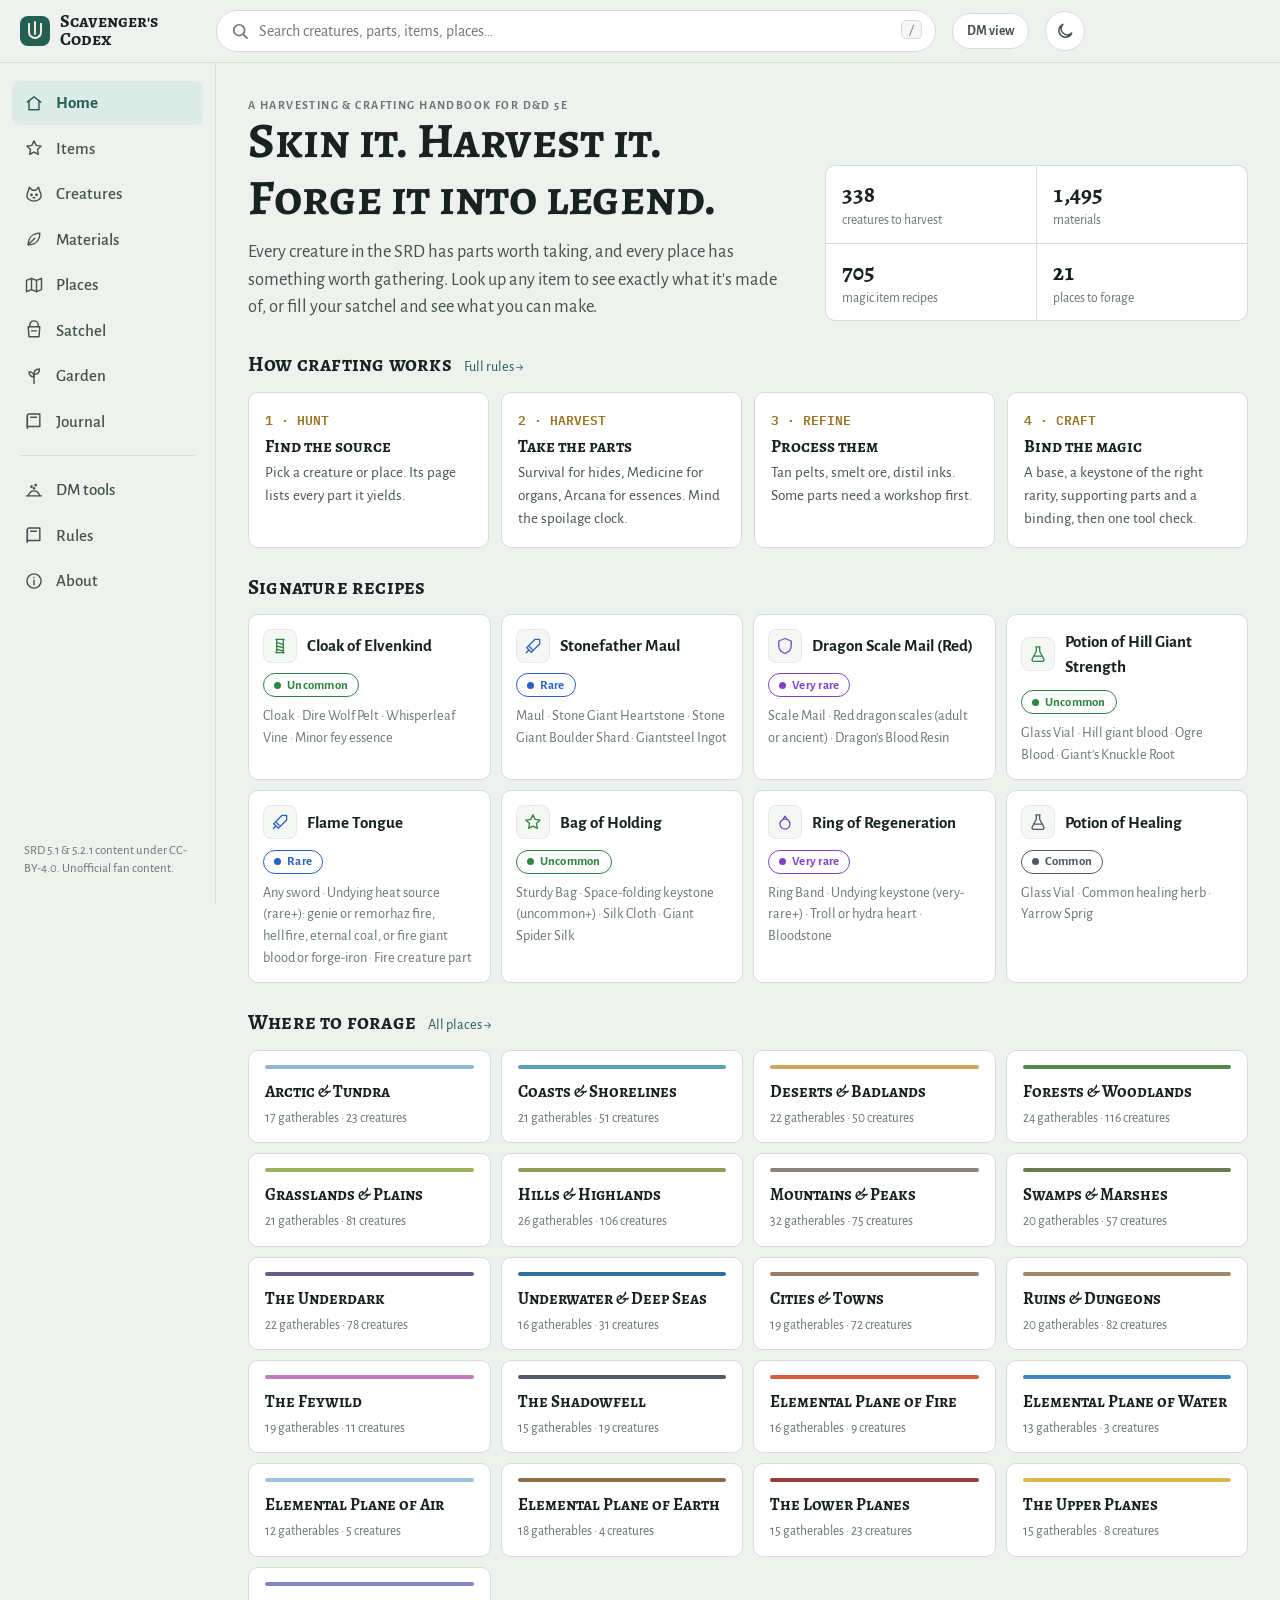
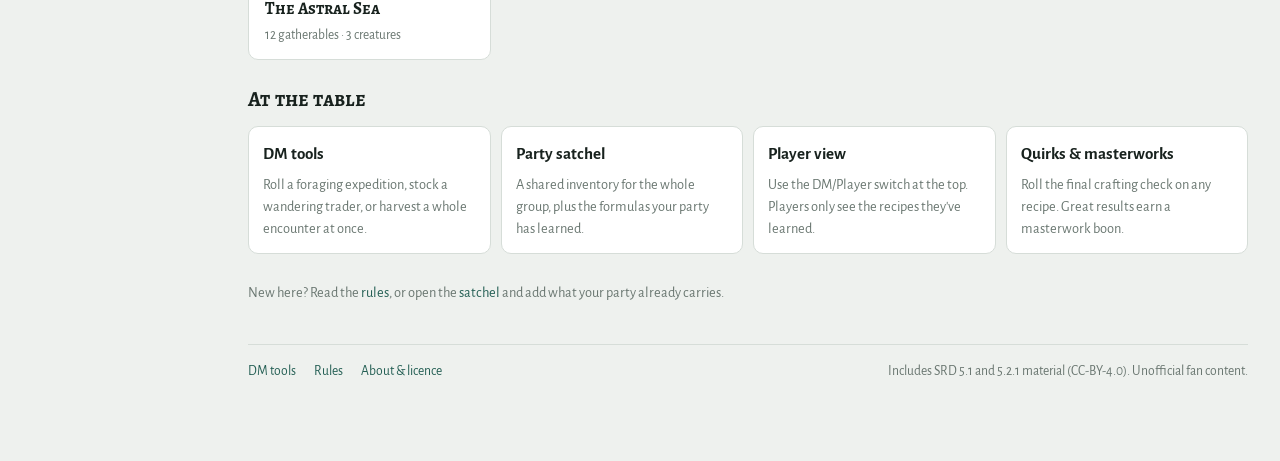
==== index.html @ 92987afc "Add files via upload" ====
<!doctype html>
<html lang="en">
<head>
<meta charset="utf-8">
<meta name="viewport" content="width=device-width, initial-scale=1, viewport-fit=cover">
<title>The Scavenger's Codex</title>
<meta name="description" content="A D&D 5e harvesting and crafting handbook: skin, harvest and forage components, then craft magic items.">
<link rel="preconnect" href="https://fonts.googleapis.com">
<link rel="preconnect" href="https://fonts.gstatic.com" crossorigin>
<link rel="stylesheet" href="https://fonts.googleapis.com/css2?family=Alegreya+SC:wght@500;700&family=Alegreya+Sans:ital,wght@0,400;0,500;0,700;1,400&family=IBM+Plex+Mono:wght@400;500&display=swap">
<link rel="stylesheet" href="styles.css">
<link rel="icon" href="data:image/svg+xml,%3Csvg xmlns='http://www.w3.org/2000/svg' viewBox='0 0 32 32'%3E%3Crect width='32' height='32' rx='7' fill='%23245F54'/%3E%3Cpath d='M9 23 L16 7 L23 23 M12 17 H20' stroke='%23F2E2B8' stroke-width='2.6' fill='none' stroke-linecap='round' stroke-linejoin='round'/%3E%3C/svg%3E">
</head>
<body>
<!--APP-->
<div id="app">
  <header class="topbar">
    <a class="brand" href="#/" aria-label="The Scavenger's Codex — home">
      <span class="brand-mark" aria-hidden="true"></span>
      <span class="brand-name">Scavenger's Codex</span>
    </a>
    <div class="search-wrap">
      <svg class="search-ico" viewBox="0 0 24 24" aria-hidden="true"><circle cx="11" cy="11" r="6.5"/><path d="M16 16l4.5 4.5"/></svg>
      <input id="q" type="search" placeholder="Search creatures, parts, items, places…" autocomplete="off" spellcheck="false" aria-label="Search the codex">
      <kbd class="kbd-hint">/</kbd>
      <div id="suggest" class="suggest" role="listbox" hidden></div>
    </div>
    <button id="modeBtn" class="mode-btn" type="button" aria-pressed="false">DM view</button>
    <button id="themeBtn" class="icon-btn" type="button" aria-label="Toggle dark mode" title="Toggle dark mode">
      <svg viewBox="0 0 24 24" aria-hidden="true"><path d="M20 14.5A8 8 0 1 1 9.5 4a6.5 6.5 0 0 0 10.5 10.5z"/></svg>
    </button>
  </header>
  <nav class="sidenav" id="nav" aria-label="Sections"></nav>
  <main id="view" tabindex="-1"><div class="loading">Opening the codex…</div></main>
  <div id="toast" class="toast" role="status" aria-live="polite" hidden></div>
</div>
<!--/APP-->
<script src="rules.js"></script>
<script src="plates.js"></script>
<script src="qrcode.js"></script>
<script src="app.js"></script>
</body>
</html>
---- styles.css ----
/* The Scavenger's Codex — field-handbook styling */
:root{
  --bg:#EEF1EE; --surface:#FFFFFF; --surface-2:#F5F7F5; --ink:#18221E; --ink-2:#44524B; --muted:#6A7771;
  --line:#D6DDD8; --line-2:#E5EAE6; --accent:#245F54; --accent-ink:#FFFFFF; --accent-soft:#DCEBE6;
  --brass:#9A7424; --brass-soft:#F4EAD2; --danger:#A4372B; --ok:#2C7A4B; --ok-soft:#DDF0E3; --warn:#9A6A10; --warn-soft:#F7ECD3;
  --t-mundane:#7D8580; --t-common:#4E5A63; --t-uncommon:#2E8540; --t-rare:#2A63C4; --t-very-rare:#8043C4; --t-legendary:#C0621A;
  --shadow:0 1px 2px rgba(20,35,30,.06),0 6px 20px rgba(20,35,30,.06);
  --radius:10px; --radius-sm:6px;
  --f-display:"Alegreya SC",Georgia,"Times New Roman",serif;
  --f-body:"Alegreya Sans",system-ui,-apple-system,"Segoe UI",Roboto,sans-serif;
  --f-mono:"IBM Plex Mono",ui-monospace,SFMono-Regular,Menlo,Consolas,monospace;
  --nav-w:216px; --top-h:60px;
  color-scheme:light;
}
@media (prefers-color-scheme:dark){
  :root:not([data-theme="light"]){
    --bg:#101513; --surface:#171E1B; --surface-2:#1C2420; --ink:#E4EBE7; --ink-2:#B7C3BD; --muted:#8C9993;
    --line:#2B3632; --line-2:#232D29; --accent:#62BFA9; --accent-ink:#0D1A16; --accent-soft:#1D3530;
    --brass:#D8B060; --brass-soft:#2E2718; --danger:#E0786B; --ok:#6CCB8E; --ok-soft:#18301F; --warn:#E3B45A; --warn-soft:#30280F;
    --t-mundane:#8E9892; --t-common:#A3AFB8; --t-uncommon:#5CC46E; --t-rare:#6A9CF0; --t-very-rare:#B386F0; --t-legendary:#F09A52;
    --shadow:0 1px 2px rgba(0,0,0,.3),0 8px 24px rgba(0,0,0,.25);
    color-scheme:dark;
  }
}
:root[data-theme="dark"]{
  --bg:#101513; --surface:#171E1B; --surface-2:#1C2420; --ink:#E4EBE7; --ink-2:#B7C3BD; --muted:#8C9993;
  --line:#2B3632; --line-2:#232D29; --accent:#62BFA9; --accent-ink:#0D1A16; --accent-soft:#1D3530;
  --brass:#D8B060; --brass-soft:#2E2718; --danger:#E0786B; --ok:#6CCB8E; --ok-soft:#18301F; --warn:#E3B45A; --warn-soft:#30280F;
  --t-mundane:#8E9892; --t-common:#A3AFB8; --t-uncommon:#5CC46E; --t-rare:#6A9CF0; --t-very-rare:#B386F0; --t-legendary:#F09A52;
  --shadow:0 1px 2px rgba(0,0,0,.3),0 8px 24px rgba(0,0,0,.25);
  color-scheme:dark;
}
*{box-sizing:border-box}
html,body{height:100%}
body{margin:0;background:var(--bg);color:var(--ink);font:17px/1.5 var(--f-body);-webkit-font-smoothing:antialiased}
a{color:var(--accent);text-decoration:none}
a:hover{text-decoration:underline;text-underline-offset:2px}
:focus-visible{outline:2px solid var(--accent);outline-offset:2px;border-radius:4px}
h1,h2,h3{font-family:var(--f-display);font-weight:700;line-height:1.15;text-wrap:balance;margin:0}
h1{font-size:clamp(1.7rem,1.2rem + 2vw,2.35rem)}
h2{font-size:1.3rem;letter-spacing:.01em}
h3{font-size:1.08rem}
p{margin:0}
button,input,select,textarea{font:inherit;color:inherit}
svg{flex:none}
.mono{font-family:var(--f-mono);font-size:.86em;font-variant-numeric:tabular-nums}
.muted{color:var(--muted)}
.small{font-size:.9rem}
.nowrap{white-space:nowrap}

/* ---------- shell ---------- */
#app{display:grid;grid-template-columns:var(--nav-w) minmax(0,1fr);grid-template-rows:auto 1fr;min-height:100%}
.topbar{grid-column:1/-1;position:sticky;top:env(safe-area-inset-top,0px);z-index:30;display:flex;align-items:center;gap:16px;
  padding:10px 20px;background:color-mix(in srgb,var(--bg) 88%,transparent);backdrop-filter:blur(10px);border-bottom:1px solid var(--line)}
.brand{display:flex;align-items:center;gap:10px;color:var(--ink);width:calc(var(--nav-w) - 36px);flex:none}
.brand:hover{text-decoration:none}
.brand-mark{width:30px;height:30px;border-radius:8px;background:var(--accent);position:relative;flex:none}
.brand-mark::after{content:"";position:absolute;inset:7px 8px;border:2.4px solid var(--brass-soft);border-top:none;border-radius:0 0 12px 12px}
.brand-mark::before{content:"";position:absolute;left:14px;top:5px;width:2.4px;height:14px;background:var(--brass-soft);border-radius:2px}
.brand-name{font-family:var(--f-display);font-weight:700;font-size:1.12rem;line-height:1}
.search-wrap{position:relative;flex:1;max-width:720px}
.search-wrap input{width:100%;height:42px;border:1px solid var(--line);background:var(--surface);border-radius:999px;padding:0 44px 0 42px;outline:none;font-size:1rem}
.search-wrap input:focus{border-color:var(--accent);box-shadow:0 0 0 3px var(--accent-soft)}
.search-ico{position:absolute;left:14px;top:11px;width:20px;height:20px;fill:none;stroke:var(--muted);stroke-width:2;stroke-linecap:round}
.kbd-hint{position:absolute;right:14px;top:10px;font:12px var(--f-mono);border:1px solid var(--line);border-radius:5px;padding:1px 6px;color:var(--muted);background:var(--surface-2)}
.search-wrap input:focus ~ .kbd-hint{display:none}
.icon-btn{width:40px;height:40px;border-radius:999px;border:1px solid var(--line);background:var(--surface);display:grid;place-items:center;cursor:pointer;flex:none}
.icon-btn svg{width:20px;height:20px;fill:none;stroke:var(--ink-2);stroke-width:1.8;stroke-linejoin:round}
.suggest{position:absolute;left:0;right:0;top:48px;background:var(--surface);border:1px solid var(--line);border-radius:14px;box-shadow:var(--shadow);overflow:hidden;max-height:70vh;overflow-y:auto}
.sug{display:flex;align-items:center;gap:10px;padding:8px 14px;color:var(--ink);cursor:pointer}
.sug:hover,.sug.on{background:var(--accent-soft);text-decoration:none}
.sug .kind{margin-left:auto;font-size:.78rem;color:var(--muted);text-transform:uppercase;letter-spacing:.06em}
.sug-foot{padding:8px 14px;border-top:1px solid var(--line-2);font-size:.88rem;color:var(--muted)}

.sidenav{position:sticky;top:calc(var(--top-h) + env(safe-area-inset-top,0px));align-self:start;height:calc(100vh - var(--top-h));padding:18px 12px;display:flex;flex-direction:column;gap:2px;border-right:1px solid var(--line)}
.navlink{display:flex;align-items:center;gap:12px;padding:9px 12px;border-radius:8px;color:var(--ink-2);font-weight:500}
.navlink svg{width:20px;height:20px;fill:none;stroke:currentColor;stroke-width:1.7;stroke-linecap:round;stroke-linejoin:round}
.navlink:hover{background:var(--surface);text-decoration:none;color:var(--ink)}
.navlink.on{background:var(--accent-soft);color:var(--accent);font-weight:700}
.navlink .badge{margin-left:auto}
.nav-sep{height:1px;background:var(--line);margin:10px 8px}
.nav-foot{margin-top:auto;font-size:.8rem;color:var(--muted);padding:8px 12px;line-height:1.35}

main{min-width:0;padding:28px 32px 80px;outline:none}
.page{max-width:1080px;margin:0 auto;display:flex;flex-direction:column;gap:28px}
.loading{padding:60px;text-align:center;color:var(--muted)}

/* ---------- common bits ---------- */
.badge{display:inline-flex;align-items:center;justify-content:center;min-width:22px;height:22px;padding:0 7px;border-radius:999px;background:var(--accent);color:var(--accent-ink);font:600 12px var(--f-mono)}
.pill{display:inline-flex;align-items:center;gap:6px;height:24px;padding:0 10px;border-radius:999px;font-size:.8rem;font-weight:700;letter-spacing:.02em;border:1px solid currentColor;white-space:nowrap}
.pill::before{content:"";width:7px;height:7px;border-radius:50%;background:currentColor}
.t-mundane{color:var(--t-mundane)} .t-common{color:var(--t-common)} .t-uncommon{color:var(--t-uncommon)}
.t-rare{color:var(--t-rare)} .t-very-rare{color:var(--t-very-rare)} .t-legendary{color:var(--t-legendary)}
.chip{display:inline-flex;align-items:center;gap:6px;height:28px;padding:0 11px;border-radius:999px;background:var(--surface);border:1px solid var(--line);color:var(--ink-2);font-size:.88rem;cursor:pointer;white-space:nowrap}
a.chip:hover{text-decoration:none;border-color:var(--accent);color:var(--accent)}
.chip.on{background:var(--accent);border-color:var(--accent);color:var(--accent-ink)}
.chips{display:flex;flex-wrap:wrap;gap:6px}
.btn{display:inline-flex;align-items:center;gap:8px;height:38px;padding:0 16px;border-radius:999px;border:1px solid var(--line);background:var(--surface);color:var(--ink);font-weight:600;cursor:pointer;white-space:nowrap}
.btn:hover{border-color:var(--accent);color:var(--accent);text-decoration:none}
.btn.primary{background:var(--accent);border-color:var(--accent);color:var(--accent-ink)}
.btn.primary:hover{filter:brightness(1.08);color:var(--accent-ink)}
.btn.sm{height:30px;padding:0 12px;font-size:.88rem}
.btn svg{width:16px;height:16px;fill:none;stroke:currentColor;stroke-width:2;stroke-linecap:round;stroke-linejoin:round}
.btn:disabled{opacity:.5;cursor:not-allowed}
.eyebrow{font:600 .74rem var(--f-body);letter-spacing:.12em;text-transform:uppercase;color:var(--muted)}
.section{display:flex;flex-direction:column;gap:14px}
.section-head{display:flex;align-items:baseline;gap:12px;flex-wrap:wrap}
.section-head .count{font:500 .85rem var(--f-mono);color:var(--muted)}
.card{background:var(--surface);border:1px solid var(--line);border-radius:var(--radius)}
.empty{padding:22px;border:1px dashed var(--line);border-radius:var(--radius);color:var(--muted);text-align:center}

/* icons */
.ico{width:34px;height:34px;border-radius:8px;display:grid;place-items:center;background:var(--surface-2);border:1px solid var(--line-2);flex:none}
.ico svg{width:20px;height:20px;fill:none;stroke:currentColor;stroke-width:1.6;stroke-linecap:round;stroke-linejoin:round}
.ico.lg{width:64px;height:64px;border-radius:14px}
.ico.lg svg{width:36px;height:36px;stroke-width:1.4}

/* ---------- lists ---------- */
.list{display:grid;grid-template-columns:repeat(auto-fill,minmax(300px,1fr));gap:8px}
.row{display:flex;align-items:center;gap:12px;padding:10px 12px;background:var(--surface);border:1px solid var(--line);border-radius:var(--radius);color:var(--ink);min-width:0}
.row:hover{border-color:var(--accent);text-decoration:none}
.row .txt{min-width:0;flex:1;display:flex;flex-direction:column}
.row .name{font-weight:700;line-height:1.2;overflow:hidden;text-overflow:ellipsis}
.row .sub{font-size:.84rem;color:var(--muted);white-space:nowrap;overflow:hidden;text-overflow:ellipsis}
.row .right{display:flex;flex-direction:column;align-items:flex-end;gap:4px;flex:none}
.row .add{width:30px;height:30px;border-radius:999px;border:1px solid var(--line);background:var(--surface-2);display:grid;place-items:center;cursor:pointer;color:var(--ink-2)}
.row .add:hover{border-color:var(--accent);color:var(--accent)}
.row .add svg{width:14px;height:14px;fill:none;stroke:currentColor;stroke-width:2.2;stroke-linecap:round}
.more{align-self:center}

/* ---------- filters ---------- */
.filters{display:flex;flex-direction:column;gap:10px;padding:14px;background:var(--surface);border:1px solid var(--line);border-radius:var(--radius)}
.frow{display:flex;gap:10px;align-items:center;flex-wrap:wrap}
.frow > label{font-size:.78rem;font-weight:700;text-transform:uppercase;letter-spacing:.08em;color:var(--muted);min-width:78px}
.select,.textin{height:34px;border:1px solid var(--line);background:var(--surface-2);border-radius:8px;padding:0 10px;max-width:100%}
.textin{min-width:0;flex:1}
.filter-toggle{display:none}

/* ---------- detail header ---------- */
.dhead{display:flex;gap:18px;align-items:flex-start}
.dhead .meta{display:flex;flex-direction:column;gap:8px;min-width:0;flex:1}
.dhead .line{display:flex;flex-wrap:wrap;gap:8px;align-items:center;color:var(--muted);font-size:.92rem}
.dhead .actions{display:flex;gap:8px;flex-wrap:wrap}
.crumbs{font-size:.88rem;color:var(--muted);display:flex;gap:6px;flex-wrap:wrap}
.crumbs a{color:var(--muted)}
.lede{font-size:1.1rem;color:var(--ink-2);max-width:68ch}
.effect{font-size:1.06rem;max-width:70ch;padding:14px 18px;border-left:3px solid var(--brass);background:var(--brass-soft);border-radius:0 var(--radius-sm) var(--radius-sm) 0}
.facts{display:grid;grid-template-columns:repeat(auto-fit,minmax(140px,1fr));gap:0;background:var(--surface);border:1px solid var(--line);border-radius:var(--radius);overflow:hidden}
.fact{background:var(--surface);box-shadow:0 0 0 .5px var(--line);padding:10px 14px;display:flex;flex-direction:column;gap:2px}
.fact .k{font-size:.72rem;font-weight:700;letter-spacing:.1em;text-transform:uppercase;color:var(--muted)}
.fact .v{font-weight:600}

/* ---------- recipe card ---------- */
.recipe{background:var(--surface);border:1px solid var(--line);border-radius:14px;padding:18px;display:flex;flex-direction:column;gap:16px}
.recipe-top{display:flex;align-items:center;gap:12px;flex-wrap:wrap}
.recipe-top .have{margin-left:auto}
.bench{display:grid;grid-template-columns:minmax(0,1fr) auto 150px;gap:18px;align-items:center}
.slots{display:flex;flex-direction:column;gap:12px}
.role-grp{display:flex;flex-direction:column;gap:6px}
.role-lbl{font-size:.72rem;font-weight:700;letter-spacing:.12em;text-transform:uppercase;color:var(--muted);display:flex;gap:8px;align-items:center}
.role-lbl.keystone{color:var(--brass)}
.role-tiles{display:flex;flex-wrap:wrap;gap:8px}
.tile{position:relative;display:flex;align-items:center;gap:10px;padding:8px 12px 8px 8px;border-radius:10px;background:var(--surface-2);border:1.5px solid var(--line);min-width:0;max-width:100%;color:var(--ink)}
a.tile:hover{border-color:var(--accent);text-decoration:none}
.tile.key{border-color:var(--brass);background:var(--brass-soft)}
.tile .q{font:600 .82rem var(--f-mono);color:var(--muted)}
.tile .tn{font-weight:600;line-height:1.2}
.tile .ts{font-size:.78rem;color:var(--muted)}
.tile .tx{display:flex;flex-direction:column;min-width:0}
.tile.has::after{content:"";position:absolute;top:-7px;right:-7px;width:18px;height:18px;border-radius:50%;background:var(--ok) url("data:image/svg+xml,%3Csvg xmlns='http://www.w3.org/2000/svg' viewBox='0 0 16 16'%3E%3Cpath d='M4 8.5l2.5 2.5L12 5.5' stroke='white' stroke-width='2' fill='none' stroke-linecap='round'/%3E%3C/svg%3E") center/14px no-repeat;border:2px solid var(--surface)}
.tile.part::after{content:"";position:absolute;top:-7px;right:-7px;width:18px;height:18px;border-radius:50%;background:var(--warn);border:2px solid var(--surface)}
.tile.slot-any{border-style:dashed;cursor:pointer}
.tile.slot-any .tn::after{content:" ▾";color:var(--muted);font-size:.8em}
.options{display:none;flex-basis:100%;background:var(--surface-2);border:1px solid var(--line-2);border-radius:10px;padding:10px;gap:6px;flex-wrap:wrap}
.options.open{display:flex}
.options .chip{height:26px;font-size:.83rem}
.arrow{width:44px;height:44px;display:grid;place-items:center;color:var(--muted)}
.arrow svg{width:36px;height:36px;fill:none;stroke:currentColor;stroke-width:1.6;stroke-linecap:round;stroke-linejoin:round}
.result{display:flex;flex-direction:column;align-items:center;gap:8px;text-align:center;padding:14px 10px;border-radius:12px;border:2px solid currentColor;background:var(--surface-2)}
.result .rn{font-weight:700;color:var(--ink);line-height:1.2;font-size:.95rem}
.result .ico{color:inherit}
.rmeta{display:flex;flex-wrap:wrap;gap:8px 18px;font-size:.92rem;color:var(--ink-2);padding-top:14px;border-top:1px solid var(--line-2)}
.rmeta b{font-weight:700;color:var(--ink)}
.lore{font-style:italic;color:var(--ink-2);max-width:72ch}
.lore::before{content:"Crafter's note — ";font-style:normal;font-weight:700;color:var(--brass)}

/* ---------- tables ---------- */
.tbl-wrap{overflow-x:auto;border:1px solid var(--line);border-radius:var(--radius);background:var(--surface)}
table{width:100%;border-collapse:collapse;font-size:.95rem}
th{font-size:.72rem;letter-spacing:.1em;text-transform:uppercase;color:var(--muted);text-align:left;padding:10px 14px;border-bottom:1px solid var(--line);white-space:nowrap}
td{padding:10px 14px;border-bottom:1px solid var(--line-2);vertical-align:top}
tr:last-child td{border-bottom:none}
td .note{font-size:.86rem;color:var(--muted);margin-top:2px}
.cell-part{display:flex;gap:10px;align-items:center;min-width:180px}

/* ---------- home ---------- */
.hero{display:grid;grid-template-columns:minmax(0,1.3fr) minmax(0,1fr);gap:28px;align-items:end;padding:8px 0 4px}
.hero h1{font-size:clamp(2rem,1.3rem + 3vw,3.1rem)}
.hero p{font-size:1.15rem;color:var(--ink-2);max-width:56ch;margin-top:12px}
.stats{display:grid;grid-template-columns:repeat(2,1fr);gap:1px;background:var(--line);border:1px solid var(--line);border-radius:var(--radius);overflow:hidden}
.stat{background:var(--surface);padding:12px 16px}
.stat .n{font:700 1.5rem var(--f-display);font-variant-numeric:tabular-nums}
.stat .l{font-size:.85rem;color:var(--muted)}
.steps{display:grid;grid-template-columns:repeat(4,minmax(0,1fr));gap:12px}
.step{padding:16px;background:var(--surface);border:1px solid var(--line);border-radius:var(--radius);display:flex;flex-direction:column;gap:6px}
.step .no{font:600 .8rem var(--f-mono);color:var(--brass)}
.step p{font-size:.95rem;color:var(--ink-2)}
.feature{display:grid;grid-template-columns:repeat(auto-fill,minmax(240px,1fr));gap:10px}
.fcard{padding:14px;background:var(--surface);border:1px solid var(--line);border-radius:var(--radius);color:var(--ink);display:flex;flex-direction:column;gap:8px}
.fcard:hover{border-color:var(--accent);text-decoration:none}
.fcard .fx{font-size:.9rem;color:var(--muted)}
.envgrid{display:grid;grid-template-columns:repeat(auto-fill,minmax(200px,1fr));gap:10px}
.envcard{padding:14px 16px;background:var(--surface);border:1px solid var(--line);border-radius:var(--radius);color:var(--ink);display:flex;flex-direction:column;gap:4px}
.envcard:hover{border-color:var(--accent);text-decoration:none}
.envcard .en{font-family:var(--f-display);font-weight:700;font-size:1.05rem}
.envcard .ec{font-size:.84rem;color:var(--muted)}
.envcard .band{height:4px;border-radius:2px;margin-bottom:6px}

/* ---------- satchel ---------- */
.sat-grid{display:grid;grid-template-columns:minmax(0,1fr) minmax(0,1.25fr);gap:24px;align-items:start}
.sat-list{display:flex;flex-direction:column;gap:6px}
.sat-row{display:flex;align-items:center;gap:10px;padding:8px 10px;background:var(--surface);border:1px solid var(--line);border-radius:var(--radius)}
.sat-row .txt{flex:1;min-width:0}
.sat-row .name{font-weight:700;display:block;overflow:hidden;text-overflow:ellipsis;white-space:nowrap;color:var(--ink)}
.stepper{display:flex;align-items:center;border:1px solid var(--line);border-radius:999px;overflow:hidden;flex:none}
.stepper button{width:30px;height:30px;border:none;background:var(--surface-2);cursor:pointer;font-weight:700}
.stepper button:hover{background:var(--accent-soft)}
.stepper input{width:40px;height:30px;border:none;text-align:center;background:var(--surface);font:500 .9rem var(--f-mono);-moz-appearance:textfield}
.stepper input::-webkit-inner-spin-button{-webkit-appearance:none}
.addbox{position:relative}
.addbox .suggest{top:40px}
.tabs{display:flex;gap:4px;border-bottom:1px solid var(--line);overflow-x:auto}
.tab{padding:10px 14px;border:none;background:none;cursor:pointer;color:var(--muted);font-weight:600;border-bottom:2px solid transparent;white-space:nowrap}
.tab.on{color:var(--accent);border-bottom-color:var(--accent)}
.craft-row{display:flex;flex-direction:column;gap:8px;padding:12px;background:var(--surface);border:1px solid var(--line);border-radius:var(--radius)}
.craft-row .top{display:flex;align-items:center;gap:10px}
.craft-row .top .txt{flex:1;min-width:0}
.craft-row .miss{font-size:.88rem;color:var(--warn)}
.meter{height:6px;border-radius:3px;background:var(--line-2);overflow:hidden}
.meter i{display:block;height:100%;background:var(--ok);border-radius:3px}
.meter.part i{background:var(--warn)}
textarea.io{width:100%;min-height:110px;border:1px solid var(--line);border-radius:8px;background:var(--surface-2);padding:10px;font:.82rem var(--f-mono)}

/* ---------- rules prose ---------- */
.prose{max-width:74ch;display:flex;flex-direction:column;gap:14px}
.prose h2{margin-top:18px}
.prose h3{margin-top:6px}
.prose ul,.prose ol{margin:0;padding-left:1.3em;display:flex;flex-direction:column;gap:6px}
.prose table{font-size:.93rem}
.callout{padding:14px 18px;border-radius:var(--radius);background:var(--accent-soft);border:1px solid color-mix(in srgb,var(--accent) 25%,transparent)}
.toc{display:flex;flex-wrap:wrap;gap:6px}

.toast{position:fixed;left:50%;bottom:calc(24px + env(safe-area-inset-bottom,0px));transform:translateX(-50%);background:var(--ink);color:var(--bg);padding:10px 18px;border-radius:999px;font-weight:600;box-shadow:var(--shadow);z-index:60;max-width:calc(100% - 32px)}

/* ---------- responsive ---------- */
@media (max-width:1060px){
  .bench{grid-template-columns:minmax(0,1fr)}
  .arrow{transform:rotate(90deg);justify-self:center}
  .result{flex-direction:row;justify-self:start;text-align:left;padding:10px 16px}
  .sat-grid{grid-template-columns:minmax(0,1fr)}
}
@media (max-width:820px){
  :root{--top-h:56px}
  body{font-size:16px}
  #app{grid-template-columns:minmax(0,1fr)}
  .topbar{padding:8px 16px;gap:10px}
  .brand{width:auto}
  .brand-name{display:none}
  .kbd-hint{display:none}
  .sidenav{position:fixed;top:auto;bottom:0;left:0;right:0;height:auto;z-index:40;flex-direction:row;justify-content:space-around;padding:6px 4px calc(6px + env(safe-area-inset-bottom,0px));background:var(--surface);border-right:none;border-top:1px solid var(--line);gap:0}
  .navlink{flex-direction:column;gap:2px;padding:6px 4px;font-size:.7rem;flex:1;min-width:0;position:relative}
  .navlink span.lbl{white-space:nowrap}
  .navlink .badge{position:absolute;top:0;left:calc(50% + 6px);margin:0;height:17px;min-width:17px;font-size:10px;padding:0 4px}
  .navlink.desk,.nav-sep,.nav-foot{display:none}
  main{padding:20px 16px calc(96px + env(safe-area-inset-bottom,0px))}
  .page{gap:22px}
  .hero{grid-template-columns:minmax(0,1fr)}
  .steps{grid-template-columns:repeat(2,minmax(0,1fr))}
  .list{grid-template-columns:minmax(0,1fr)}
  .dhead{gap:14px}
  .ico.lg{width:52px;height:52px}
  .filters .frow.opt{display:none}
  .filters.open .frow.opt{display:flex}
  .filter-toggle{display:inline-flex}
  .frow > label{min-width:0;width:100%}
  .filters .frow > .textin{flex:1 1 100%}
  .filters .select{flex:1 1 auto}
  .toast{bottom:calc(84px + env(safe-area-inset-bottom,0px))}
}
@media (max-width:460px){ .steps{grid-template-columns:minmax(0,1fr)} }
@media (prefers-reduced-motion:no-preference){
  .row,.tile,.btn,.chip,.fcard,.envcard{transition:border-color .15s,background-color .15s,color .15s}
}

/* ---------- v1.1 additions ---------- */
.btn.on-goal{background:var(--brass-soft);border-color:var(--brass);color:var(--brass)}
.bd-grid{display:grid;grid-template-columns:minmax(0,1fr) minmax(0,1.1fr);gap:14px;align-items:start}
.bd-tree{padding:12px 14px;overflow-x:auto}
.tree,.tree ul{list-style:none;margin:0;padding-left:0;display:flex;flex-direction:column;gap:4px}
.tree ul{padding-left:18px;border-left:1px dashed var(--line);margin:4px 0 4px 6px}
.tree summary{cursor:pointer;list-style-position:outside}
.tree li{line-height:1.35}
.roller{padding:16px 18px}
.skill-in{display:flex;align-items:center;gap:6px;font-weight:600;font-size:.92rem}
.skill-in input{width:64px;flex:none}
.foot{max-width:1080px;margin:40px auto 0;padding-top:16px;border-top:1px solid var(--line);display:flex;flex-wrap:wrap;gap:8px 18px;font-size:.85rem;color:var(--muted)}
.foot span{margin-left:auto}
.craft-row.goal{border-color:color-mix(in srgb,var(--brass) 45%,var(--line))}
@media (max-width:1060px){ .bd-grid{grid-template-columns:minmax(0,1fr)} }
@media (max-width:820px){ .foot span{margin-left:0} }
.roller .frow > label{text-transform:none;letter-spacing:0;font-size:.92rem;color:var(--ink-2);min-width:0;width:auto;font-weight:600}
.roller td{padding:8px 10px}
.note.hazard{color:var(--danger)}
.guard{display:flex;gap:6px;align-items:flex-start;margin-top:6px;padding:6px 8px;border-radius:6px;background:var(--warn-soft);color:var(--ink-2);font-size:.84rem}
.guard svg{width:15px;height:15px;fill:none;stroke:var(--warn);stroke-width:2;margin-top:2px}

/* ---------- v1.3: party, player view, DM tools ---------- */
.mode-btn{height:36px;padding:0 14px;border-radius:999px;border:1px solid var(--line);background:var(--surface);color:var(--ink-2);font-weight:700;font-size:.85rem;cursor:pointer;white-space:nowrap;flex:none}
.mode-btn.player{background:var(--brass-soft);border-color:var(--brass);color:var(--brass)}
.party-card{padding:12px 14px;display:flex;flex-direction:column;gap:10px}
.plog{list-style:none;margin:0;padding:0;display:flex;flex-direction:column;gap:6px;font-size:.9rem}
.plog li{display:flex;gap:10px;flex-wrap:wrap}
.recipe.locked{border-style:dashed;background:var(--surface-2)}
.fc-result{margin-top:12px;padding:12px 14px;border-radius:10px;background:var(--surface-2);border:1px solid var(--line-2);display:flex;flex-direction:column;gap:6px}
.guard.enc{background:var(--accent-soft)}
.guard.enc svg{stroke:var(--accent)}
.sat-row .btn.sm{height:28px;padding:0 10px;font-size:.8rem}
@media (max-width:820px){ .mode-btn{padding:0 10px;font-size:.78rem} .sat-row{flex-wrap:wrap} .sat-row .txt{flex-basis:calc(100% - 50px)} }
.hman td{vertical-align:middle}
.hman .hres{min-width:190px}
.autoroll{margin-top:10px}
.autoroll summary{cursor:pointer;font-weight:600;color:var(--accent)}
@media (max-width:820px){
  .roller .tbl-wrap{overflow:visible;border:none;background:none}
  .hman thead{display:none}
  .hman,.hman tbody{display:block;width:100%}
  .hman tr{display:grid;grid-template-columns:repeat(3,minmax(0,1fr));gap:8px 10px;padding:12px;margin-bottom:8px;border:1px solid var(--line);border-radius:var(--radius);background:var(--surface)}
  .hman td{display:block;padding:0;border:none;min-width:0}
  .hman td:nth-child(1),.hman td:nth-child(2){grid-column:1/-1}
  .hman td:nth-child(2){margin-top:-6px;color:var(--ink-2)}
  .hman td:nth-child(3)::before,.hman td:nth-child(4)::before,.hman td:nth-child(5)::before{display:block;font-size:.7rem;font-weight:700;letter-spacing:.08em;text-transform:uppercase;color:var(--muted);margin-bottom:3px}
  .hman td:nth-child(3)::before{content:"Harvester"}
  .hman td:nth-child(4)::before{content:"Total"}
  .hman td:nth-child(5)::before{content:"Yield"}
  .hman input.textin{width:100%!important}
  .hman .hres{min-width:0}
}

/* ---------- v1.5: plates, discovery, journal ---------- */
.dhero{display:grid;grid-template-columns:minmax(0,1fr) minmax(220px,340px);gap:24px;align-items:start}
.plate{position:relative;margin:0;border-radius:12px;overflow:hidden;background:var(--surface-2);box-shadow:var(--shadow);line-height:0}
.plate svg{display:block;width:100%;height:auto}
.plate .plate-img{position:absolute;inset:0;width:100%;height:100%;object-fit:cover;opacity:0;transition:opacity .3s}
.plate.has-img .plate-img{opacity:1}
.plate figcaption{position:absolute;left:0;right:0;bottom:0;padding:4px 8px;font:11px/1.3 var(--f-body);color:#fff;background:linear-gradient(transparent,rgba(0,0,0,.55))}
.plate.banner{max-height:240px}
.plate.banner svg{margin-top:-6%}
.plate.fog{filter:grayscale(1) blur(1.5px);opacity:.55;max-width:320px}
.undisc-card{display:grid;grid-template-columns:minmax(0,320px) minmax(0,1fr);gap:24px;align-items:center;padding:24px}
.undisc-card .meta{display:flex;flex-direction:column;gap:12px}
.unknown{font-style:italic;color:var(--muted)}
.undisc{font-style:italic}
.handout{display:flex;flex-direction:column;gap:10px;padding:16px;border:1px dashed var(--brass);border-radius:var(--radius);background:var(--surface)}
.handout-paper{padding:16px 18px;border-radius:8px;background:var(--brass-soft);border:1px solid color-mix(in srgb,var(--brass) 35%,transparent);display:flex;flex-direction:column;gap:8px}
.handout-text{font-family:var(--f-display);font-size:1.05rem;line-height:1.35}
.code{font-size:1.05rem;letter-spacing:.08em;color:var(--ink);word-break:break-all}
.modal{position:fixed;inset:0;z-index:80;background:color-mix(in srgb,var(--ink) 45%,transparent);display:grid;place-items:center;padding:16px}
.modal-card{width:min(520px,100%);max-height:86vh;overflow:auto;background:var(--surface);border:1px solid var(--line);border-radius:14px;box-shadow:var(--shadow);padding:22px;display:flex;flex-direction:column;gap:12px}
.reveal h2{font-size:1.6rem}
.rv-sec{display:flex;flex-direction:column;gap:6px}
@media (prefers-reduced-motion:no-preference){
  .chip.rv{animation:rvIn .45s both}
  @keyframes rvIn{from{opacity:0;transform:translateY(6px) scale(.96)}to{opacity:1;transform:none}}
  .flash{animation:flash .5s}
  @keyframes flash{0%{background:var(--accent-soft)}100%{background:var(--surface-2)}}
}
.research{display:flex;flex-direction:column;gap:10px;padding:14px;border-radius:10px;background:var(--surface);border:1px solid var(--line-2)}
.boxes{display:flex;gap:6px;flex-wrap:wrap}
.box{width:22px;height:22px;border-radius:5px;border:1.5px solid var(--brass);background:var(--surface-2)}
.box.on{background:var(--brass)}
.yield-in{display:flex;gap:6px;align-items:center}
.btn.die{height:30px;padding:0 8px;gap:5px}
.btn.die svg{width:15px;height:15px}
.roller-sum{display:flex;align-items:baseline;gap:12px;flex-wrap:wrap;cursor:pointer;list-style:none}
.roller-sum::-webkit-details-marker{display:none}

.codebox{display:flex;flex-direction:column;gap:8px}
.codebox .textin{flex:1}
@media (max-width:1060px){ .dhero{grid-template-columns:minmax(0,1fr)} .dhero .plate{max-width:420px} }
@media (max-width:820px){
  .undisc-card{grid-template-columns:minmax(0,1fr)}
  .hman td:nth-child(3)::before{content:"Total"}
  .hman td:nth-child(4)::before{content:"Yield"}
  .hman td:nth-child(5)::before{content:none}
  .hman td:nth-child(5){grid-column:1/-1}
  .hman td:nth-child(6){grid-column:auto}
  .hman tr{grid-template-columns:repeat(2,minmax(0,1fr))}
  .yield-in .textin{width:100%!important}
}
.yield-in .textin{flex:0 0 72px;width:72px!important}
@media (max-width:820px){ .yield-in .textin{flex:1 1 auto;width:100%!important} }
@media (max-width:820px){
  .ptable thead{display:none}
  .ptable,.ptable tbody{display:block;width:100%}
  .tbl-wrap:has(.ptable){overflow:visible;border:none;background:none}
  .ptable tr{display:grid;grid-template-columns:repeat(3,minmax(0,1fr)) auto;gap:6px 10px;padding:12px;margin-bottom:8px;border:1px solid var(--line);border-radius:var(--radius);background:var(--surface)}
  .ptable td{display:block;padding:0;border:none;min-width:0}
  .ptable td:nth-child(1){grid-column:1/4}
  .ptable td:nth-child(6){grid-column:4;grid-row:1}
  .ptable td:nth-child(5){grid-column:1/-1}
  .ptable td:nth-child(2)::before,.ptable td:nth-child(3)::before,.ptable td:nth-child(4)::before{display:block;font-size:.68rem;font-weight:700;letter-spacing:.08em;text-transform:uppercase;color:var(--muted);font-family:var(--f-body)}
  .ptable td:nth-child(2)::before{content:"Yield"}
  .ptable td:nth-child(3)::before{content:"Check"}
  .ptable td:nth-child(4)::before{content:"Keeps"}
}
@media (max-width:820px){
  .ptable tr{grid-template-columns:minmax(0,.7fr) minmax(0,1.4fr) minmax(0,1fr) auto}
  .ptable td{white-space:normal!important}
}
.yield-fixed{display:flex;align-items:baseline;gap:6px;padding-top:6px}

/* player-view knowledge levels */
.chip.heard{border-style:dashed;opacity:.85}
.threat{font-style:italic;color:var(--muted)}
.hero .codebox{margin-top:14px;max-width:520px}

/* party clock, spoilage, workbench */
.clockbar{display:flex;flex-wrap:wrap;align-items:center;gap:10px 18px;padding:12px 16px;margin:0 0 16px}
.clockbar b.mono{font-size:1.1rem}
.spoil-row{display:flex;flex-wrap:wrap;align-items:center;gap:6px;margin-top:4px}
.spoil-row .btn{min-height:28px;padding:2px 10px}

/* print sheet */
.hcards{display:grid;grid-template-columns:repeat(auto-fill,minmax(280px,1fr));gap:14px;margin-top:16px}
.hcard{position:relative;border:2px dashed var(--line);border-radius:10px;padding:18px 18px 14px;background:var(--card);break-inside:avoid;page-break-inside:avoid}
.hc-text{font-family:"Alegreya SC",Georgia,serif;font-size:1.05rem;line-height:1.4;margin:8px 0 12px}
.hc-code{font-size:1.15rem;letter-spacing:.08em;font-weight:500;padding:8px 10px;border:1px solid var(--line);border-radius:6px;text-align:center}
.hc-foot{font-size:.78rem;color:var(--muted);margin-top:8px;text-align:center}
.hc-x{position:absolute;top:8px;right:8px}
.handout-text[contenteditable]{outline:none;border-radius:4px;cursor:text}
.handout-text[contenteditable]:focus{box-shadow:0 0 0 2px var(--accent)}
@media print{
  .topbar,.sidenav,.foot,.noprint,#toast,.modal{display:none!important}
  #app{display:block!important}
  main{padding:0!important;margin:0!important}
  body{background:#fff!important;color:#000!important}
  .hcards{grid-template-columns:repeat(2,1fr);gap:10mm}
  .hcard{background:#fff;border-color:#888;color:#000}
}

/* ---------- collapsible sections ---------- */
details.fold,details.rule-sec{display:block}
.fold-sum{cursor:pointer;list-style:none;user-select:none;border-radius:8px}
.fold-sum::-webkit-details-marker{display:none}
.fold-sum:focus-visible{outline:2px solid var(--accent);outline-offset:3px}
.fold-sum .chev{display:inline-block;width:.7em;flex:none;color:var(--muted);transition:transform .15s;align-self:center}
.fold-sum .chev::before{content:"";display:block;width:.45em;height:.45em;border-right:2px solid currentColor;border-bottom:2px solid currentColor;transform:rotate(-45deg)}
details[open] > .fold-sum .chev{transform:rotate(90deg)}
.fold-sum:hover h2,.fold-sum:hover h3{color:var(--accent)}
details.fold:not([open]) > .fold-sum{padding-bottom:10px;border-bottom:1px solid var(--line)}
.fold-body{display:flex;flex-direction:column;gap:14px;margin-top:14px}
.fold-note{margin-left:auto}
details.recipe > * + *{margin-top:16px}
details.recipe:not([open]){padding-bottom:18px}
details.card.fold{padding:16px 18px}
details.card.fold .fold-body{margin-top:10px}
.rule-sec{border-bottom:1px solid var(--line);padding:4px 0}
.rule-sec > .fold-sum{display:flex;align-items:center;gap:10px}
.rule-sec > .fold-sum h2{margin:10px 0}
.rule-sec[open]{padding-bottom:14px}

/* ---------- entry header: text beside the picture ---------- */
.dhero{grid-template-areas:"head fig" "body fig";grid-template-rows:auto 1fr;row-gap:16px}
.dhero > .dhead{grid-area:head}
.dhero > .plate{grid-area:fig}
.dhero > .dbody{grid-area:body;display:flex;flex-direction:column;gap:14px;min-width:0}
.dbody .chips{align-items:center}
@media (max-width:1060px){ .dhero{grid-template-areas:"head" "fig" "body";grid-template-rows:auto} }

/* ---------- garden ---------- */
.beds{display:grid;grid-template-columns:repeat(auto-fill,minmax(280px,1fr));gap:14px}
.bed{padding:14px 16px;display:flex;flex-direction:column;gap:10px;border-top:4px solid var(--t-common)}
.bed-greenhouse{border-top-color:var(--t-uncommon)} .bed-cellar{border-top-color:var(--t-very-rare)} .bed-grove{border-top-color:var(--t-rare)}
.bed-head{display:flex;justify-content:space-between;align-items:baseline;gap:8px}
.bed-plant{display:flex;gap:10px;align-items:center}
.bed-plant .txt{display:flex;flex-direction:column;flex:1;min-width:0}
.tend{background:var(--brass-soft);border-radius:8px;padding:10px;display:flex;flex-direction:column;gap:8px}
.bed-last{margin:0;padding-top:8px;border-top:1px dashed var(--line);color:var(--ink-2)}
.sitegrid{display:grid;grid-template-columns:repeat(auto-fill,minmax(200px,1fr));gap:12px}
.site{padding:14px;display:flex;flex-direction:column;gap:6px}
.site .btn{align-self:flex-start;margin-top:auto}

/* ---------- handout cards (collectible style) ---------- */
.print-only{display:none}
.cards-screen{display:grid;grid-template-columns:repeat(auto-fill,minmax(250px,1fr));gap:22px;justify-items:center;margin-top:12px}
.tcard{position:relative;width:250px;height:349px;perspective:1200px;cursor:pointer;font-size:12.4px;outline:none}
.tcard:focus-visible .tc-face{box-shadow:0 0 0 3px var(--accent)}
.tc-flip{position:relative;width:100%;height:100%;transition:transform .6s cubic-bezier(.3,.7,.3,1);transform-style:preserve-3d}
.tcard.flipped .tc-flip{transform:rotateY(180deg)}
.tc-face{position:absolute;inset:0;backface-visibility:hidden;-webkit-backface-visibility:hidden;border-radius:4.5% / 3.2%;padding:.75em;box-shadow:0 6px 18px rgba(0,0,0,.18);
  --tc:var(--t-common);background:linear-gradient(150deg,color-mix(in srgb,var(--tc) 85%,#fff) 0%,var(--tc) 55%,color-mix(in srgb,var(--tc) 70%,#000) 100%)}
.tc-back{transform:rotateY(180deg)}
.tc-face.t-mundane{--tc:#8a8f86} .tc-face.t-common{--tc:#6b7a86} .tc-face.t-uncommon{--tc:#3f8f4f} .tc-face.t-rare{--tc:#2f66b8} .tc-face.t-very-rare{--tc:#7a47b5} .tc-face.t-legendary{--tc:#c26a1f}
.tc-inner{height:100%;border-radius:3.5% / 2.5%;display:flex;flex-direction:column;gap:.45em;padding:.6em .65em;overflow:hidden;color:#1d1a14;
  background:#f6efdc;background-image:radial-gradient(circle at 20% 0%,rgba(255,255,255,.7),transparent 60%);box-shadow:inset 0 0 0 1px rgba(0,0,0,.18)}
.k-F .tc-inner{background-color:#f5ead0} .k-C .tc-inner{background-color:#f3e3da} .k-P .tc-inner{background-color:#e4eedc} .k-M .tc-inner{background-color:#e3ece9} .k-I .tc-inner{background-color:#e6e7f1}
.tc-top{flex:none;display:flex;align-items:baseline;justify-content:space-between;gap:.5em}
.tc-name{font:700 1.28em/1.1 "Alegreya SC",Georgia,serif;letter-spacing:.01em}
.tc-badge{font-size:.78em;font-weight:700;white-space:nowrap;color:var(--tc);text-transform:uppercase;letter-spacing:.05em}
.tc-art{flex:none;border:.25em solid color-mix(in srgb,var(--tc) 55%,#d8c9a0);border-radius:.3em;overflow:hidden;line-height:0;background:#ddd;box-shadow:0 2px 4px rgba(0,0,0,.25)}
.tc-art svg{width:100%;height:auto;display:block}
.tc-type{flex:none;font-size:.82em;font-style:italic;background:color-mix(in srgb,var(--tc) 22%,#fff);border-radius:1em;padding:.15em .7em;align-self:stretch;white-space:nowrap;overflow:hidden;text-overflow:ellipsis}
.tc-kind{font-style:normal;font-weight:700;text-transform:uppercase;letter-spacing:.06em;margin-right:.3em}
.tc-text{flex:none;font-size:.9em;line-height:1.32;max-height:5.28em;display:-webkit-box;-webkit-line-clamp:4;-webkit-box-orient:vertical;overflow:hidden}
.tc-list{flex:none;font-size:.8em;line-height:1.3;max-height:2.95em;border-top:1px solid rgba(0,0,0,.15);padding-top:.35em;display:-webkit-box;-webkit-line-clamp:2;-webkit-box-orient:vertical;overflow:hidden}
.tc-foot{margin-top:auto;display:flex;justify-content:space-between;font-size:.7em;opacity:.75;gap:.5em}
.tc-back .tc-inner{align-items:center;text-align:center;justify-content:center;gap:.8em;background:
  repeating-linear-gradient(45deg,rgba(0,0,0,.035) 0 6px,transparent 6px 12px),#f3ead4}
.tc-emblem{width:42%;color:var(--tc)}
.tc-note{font:1.02em/1.4 "Alegreya SC",Georgia,serif;margin:0;padding:0 .3em;outline:none;border-radius:4px}
.tc-note[contenteditable]:focus{box-shadow:0 0 0 2px var(--tc);background:rgba(255,255,255,.6)}
.tc-code{font-size:1.25em;letter-spacing:.1em;font-weight:600;background:#fff;border:1px solid rgba(0,0,0,.2);border-radius:.3em;padding:.35em .7em}
.tc-foot-c{margin-top:0;justify-content:center}
.tc-x{position:absolute;top:-10px;right:-10px;border-radius:50%;width:30px;height:30px;padding:0;z-index:2}
@media print{
  @page{size:A4;margin:8mm}
  .print-only{display:block}
  .cards-screen{display:none!important}
  .psheet{display:grid;grid-template-columns:repeat(3,63mm);grid-auto-rows:88mm;gap:0;justify-content:center;page-break-after:always;break-after:page}
  .psheet.fold{grid-template-columns:repeat(2,63mm)}
  .pcard{width:63mm;height:88mm;position:relative;font-size:3.1mm;outline:.2mm dashed #999;outline-offset:-.1mm}
  .pcard .tc-face{position:absolute;inset:0;transform:none;box-shadow:none;-webkit-print-color-adjust:exact;print-color-adjust:exact;border-radius:3mm}
  .pcard .tc-inner{-webkit-print-color-adjust:exact;print-color-adjust:exact}
}
@media print{.pcard:empty{outline:none}}

.roller-sum{align-items:center}

/* facts under the picture, full width */
.dhero{grid-template-areas:"head fig" "body fig" "facts facts"}
.dhero > .dfacts{grid-area:facts;display:flex;flex-direction:column;gap:12px;min-width:0}
@media (max-width:1060px){ .dhero{grid-template-areas:"head" "fig" "body" "facts"} }
.bed-tags{gap:6px}
.bed-log summary{cursor:pointer;color:var(--muted)}
.bed-log ol{margin:6px 0 0;padding-left:1.3em;display:flex;flex-direction:column;gap:4px}
.spoil-toggle{display:flex;gap:6px;align-items:center}
.trader-card{padding:14px 18px;border-left:4px solid var(--brass)}
tr.tsec th{background:var(--surface-2);font-size:.72rem;letter-spacing:.1em;text-transform:uppercase;color:var(--muted);text-align:left;padding:8px 12px}
.trader-blurb{margin:6px 0;font-style:italic;font-size:1.02rem;color:var(--ink-2)}

/* QR codes & links */
.qr{display:block;width:100%;height:auto;image-rendering:pixelated}
.handout-paper{display:flex;gap:18px;align-items:center;flex-wrap:wrap}
.handout-main{flex:1;min-width:220px;display:flex;flex-direction:column;gap:8px}
.handout-qr{width:128px;flex:none;display:flex;flex-direction:column;align-items:center;gap:4px}
.handout-link{word-break:break-all}
.tc-qr{width:54%;background:#fff;padding:3%;border-radius:.3em;box-shadow:0 1px 3px rgba(0,0,0,.2)}
.qr-box{display:flex;gap:14px;align-items:center;flex-wrap:wrap;margin-top:10px}
.qr-big{width:220px;max-width:70vw}
.recap{max-height:420px;overflow:auto}
table.fight td{vertical-align:top}
.forage .yield-in input{min-width:66px} .forage td.hres{max-width:210px} .forage td:last-child{min-width:200px}

/* foraging risk */
.btn.xs{min-height:24px;padding:1px 8px;font-size:.78rem}
.frow.tight{gap:6px;margin-top:4px}
.risk{margin-top:6px;font-size:.82rem}
.risk.r0 b{color:var(--muted)} .risk.r1 b{color:var(--t-uncommon)} .risk.r2 b{color:var(--brass)} .risk.r3 b{color:var(--danger)}
.risk-pill{display:inline-block;font-size:.76rem;font-weight:700;padding:1px 8px;border-radius:999px;white-space:nowrap;border:1px solid currentColor}
.risk-pill.r0{color:var(--muted)} .risk-pill.r1{color:var(--t-uncommon)} .risk-pill.r2{color:var(--brass)} .risk-pill.r3{color:var(--danger)}
.quiet{margin-top:6px;font-size:.82rem;color:var(--muted);display:flex;gap:8px;align-items:center;flex-wrap:wrap}
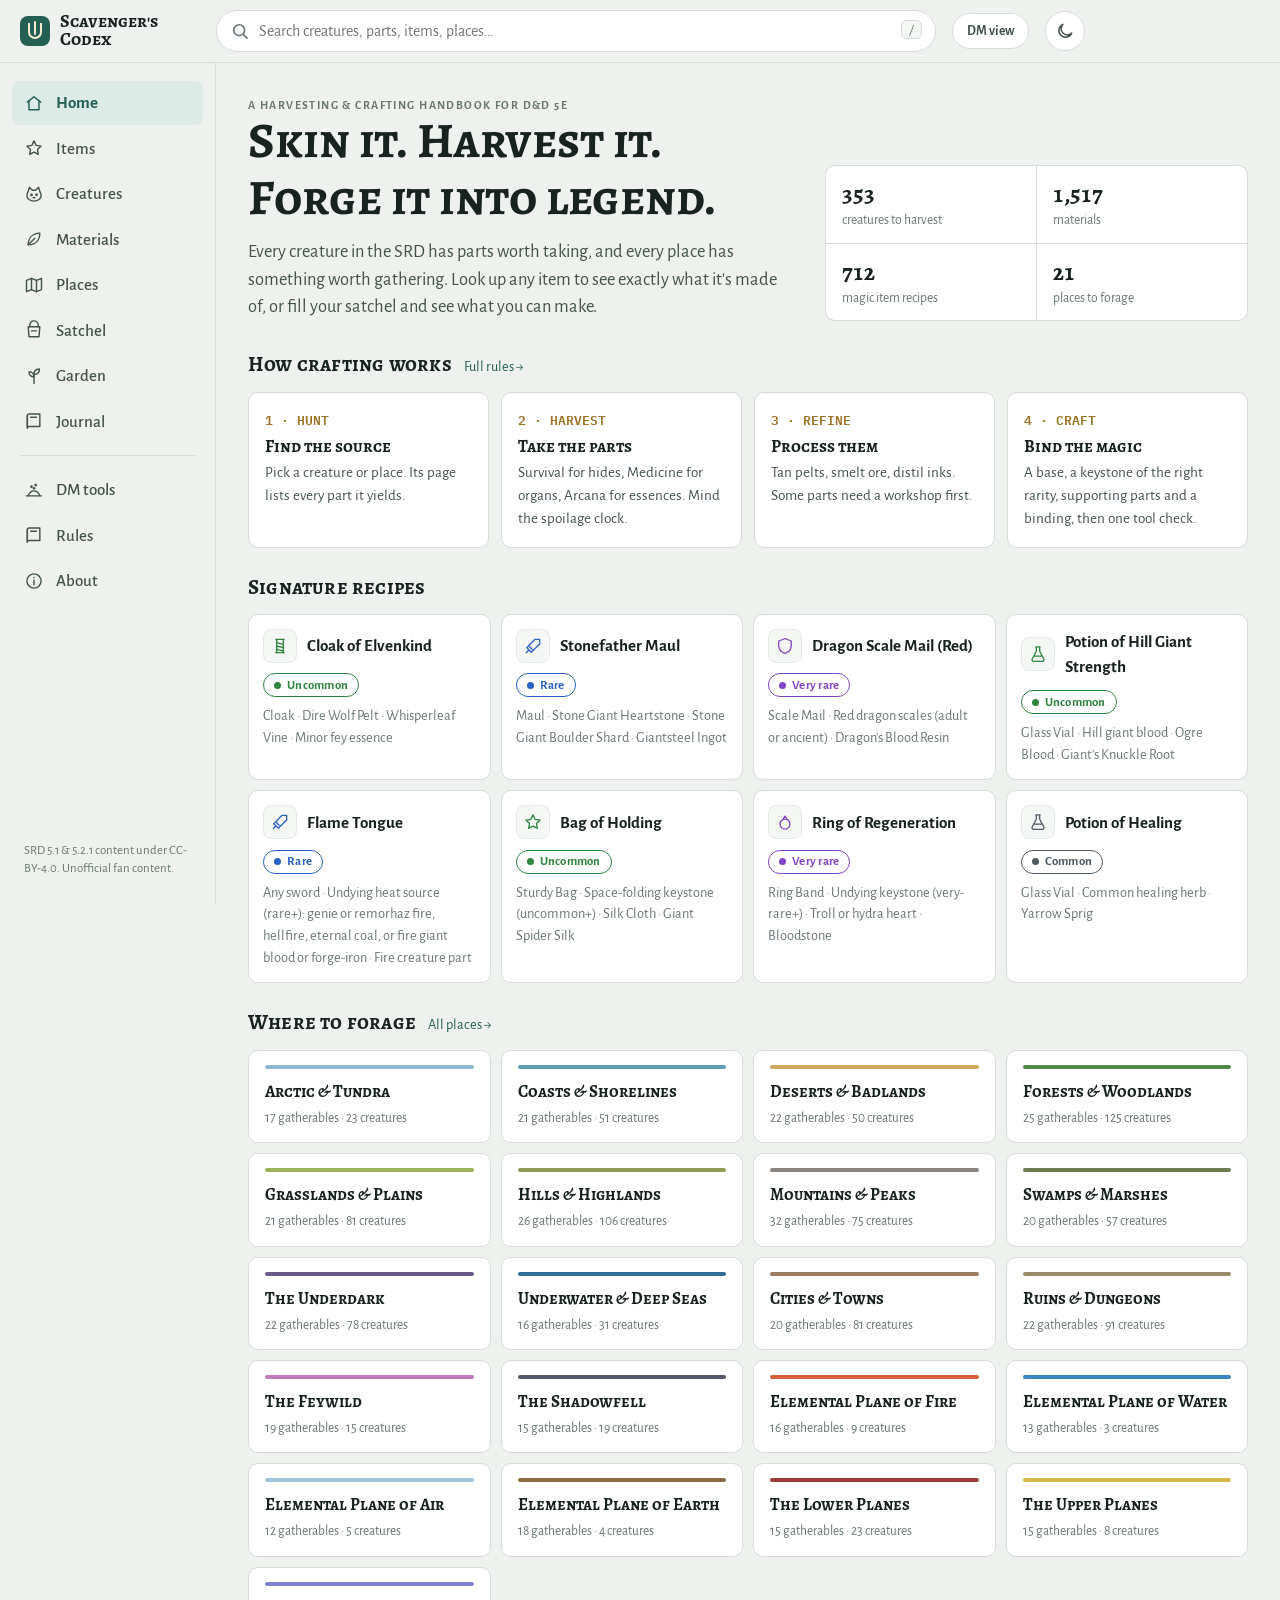
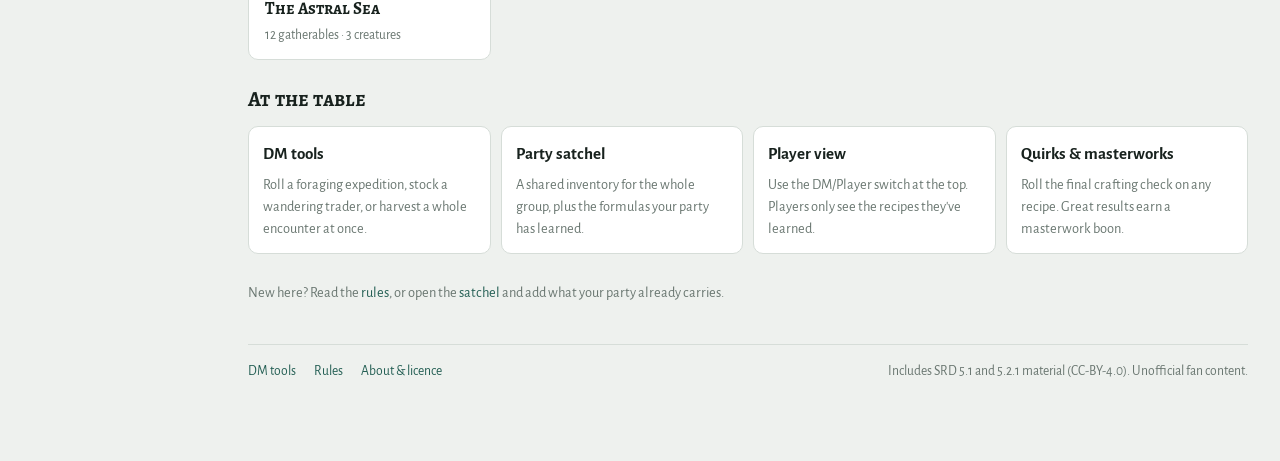
==== commit 125f4d1e: "Added homebrew for new campain At the right place this time" ====
--- a/index.html
+++ b/index.html
@@ -38,6 +38,7 @@
 <script src="rules.js"></script>
 <script src="plates.js"></script>
 <script src="qrcode.js"></script>
+<script src="homebrew.js"></script>
 <script src="app.js"></script>
 </body>
 </html>
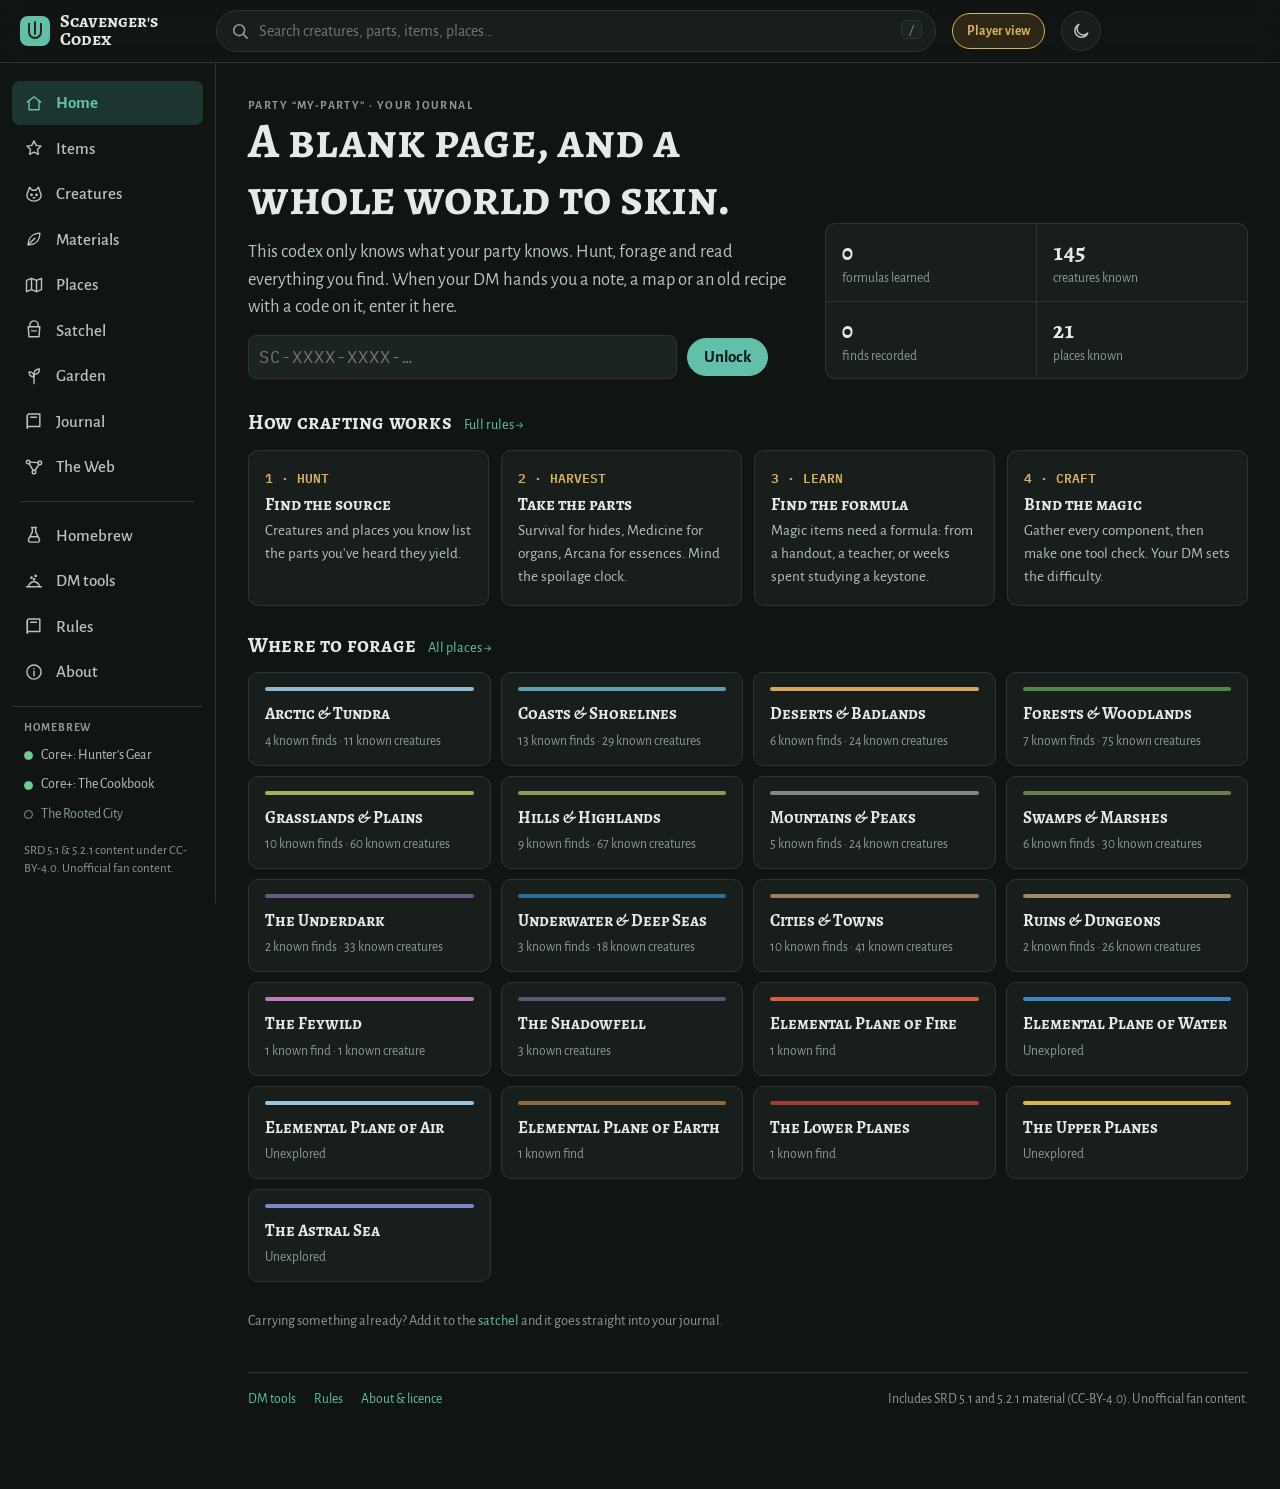
==== commit 0be7f4c8: "Improved stat gathering and DnDocs communication" ====
--- a/index.html
+++ b/index.html
@@ -1,5 +1,5 @@
 <!doctype html>
-<html lang="en">
+<html lang="en" data-theme="dark">
 <head>
 <meta charset="utf-8">
 <meta name="viewport" content="width=device-width, initial-scale=1, viewport-fit=cover">
--- a/styles.css
+++ b/styles.css
@@ -72,7 +72,9 @@
 .sug .kind{margin-left:auto;font-size:.78rem;color:var(--muted);text-transform:uppercase;letter-spacing:.06em}
 .sug-foot{padding:8px 14px;border-top:1px solid var(--line-2);font-size:.88rem;color:var(--muted)}
 
-.sidenav{position:sticky;top:calc(var(--top-h) + env(safe-area-inset-top,0px));align-self:start;height:calc(100vh - var(--top-h));padding:18px 12px;display:flex;flex-direction:column;gap:2px;border-right:1px solid var(--line)}
+.sidenav{position:sticky;top:calc(var(--top-h) + env(safe-area-inset-top,0px));align-self:start;height:calc(100vh - var(--top-h));height:calc(100dvh - var(--top-h));padding:18px 12px;display:flex;flex-direction:column;gap:2px;border-right:1px solid var(--line);overflow-y:auto;overscroll-behavior:contain;scrollbar-width:thin}
+/* short screens: the menu scrolls on its own, so the last links and the homebrew list stay reachable */
+.sidenav > *{flex-shrink:0}
 .navlink{display:flex;align-items:center;gap:12px;padding:9px 12px;border-radius:8px;color:var(--ink-2);font-weight:500}
 .navlink svg{width:20px;height:20px;fill:none;stroke:currentColor;stroke-width:1.7;stroke-linecap:round;stroke-linejoin:round}
 .navlink:hover{background:var(--surface);text-decoration:none;color:var(--ink)}
@@ -220,7 +222,8 @@
 .sat-grid{display:grid;grid-template-columns:minmax(0,1fr) minmax(0,1.25fr);gap:24px;align-items:start}
 .sat-list{display:flex;flex-direction:column;gap:6px}
 .sat-row{display:flex;align-items:center;gap:10px;padding:8px 10px;background:var(--surface);border:1px solid var(--line);border-radius:var(--radius)}
-.sat-row .txt{flex:1;min-width:0}
+.sat-row .txt{flex:1 1 140px;min-width:0}
+.sat-row{flex-wrap:wrap;row-gap:6px}
 .sat-row .name{font-weight:700;display:block;overflow:hidden;text-overflow:ellipsis;white-space:nowrap;color:var(--ink)}
 .stepper{display:flex;align-items:center;border:1px solid var(--line);border-radius:999px;overflow:hidden;flex:none}
 .stepper button{width:30px;height:30px;border:none;background:var(--surface-2);cursor:pointer;font-weight:700}
@@ -267,11 +270,14 @@
   .brand{width:auto}
   .brand-name{display:none}
   .kbd-hint{display:none}
-  .sidenav{position:fixed;top:auto;bottom:0;left:0;right:0;height:auto;z-index:40;flex-direction:row;justify-content:space-around;padding:6px 4px calc(6px + env(safe-area-inset-bottom,0px));background:var(--surface);border-right:none;border-top:1px solid var(--line);gap:0}
-  .navlink{flex-direction:column;gap:2px;padding:6px 4px;font-size:.7rem;flex:1;min-width:0;position:relative}
+  .sidenav{position:fixed;top:auto;bottom:0;left:0;right:0;height:auto;z-index:40;flex-direction:row;justify-content:space-around;overflow-y:visible;overflow-x:auto;padding:6px 4px calc(6px + env(safe-area-inset-bottom,0px));background:var(--surface);border-right:none;border-top:1px solid var(--line);gap:0}
+  .navlink{flex-direction:column;gap:2px;padding:6px 4px;font-size:.7rem;flex:1 0 auto;min-width:64px;position:relative}
   .navlink span.lbl{white-space:nowrap}
   .navlink .badge{position:absolute;top:0;left:calc(50% + 6px);margin:0;height:17px;min-width:17px;font-size:10px;padding:0 4px}
-  .navlink.desk,.nav-sep,.nav-foot{display:none}
+  /* every page stays reachable on a phone: the bar scrolls sideways when it doesn't fit */
+  .sidenav{justify-content:flex-start;scrollbar-width:none}
+  .sidenav::-webkit-scrollbar{display:none}
+  .nav-sep,.nav-foot,#nav .nav-packs{display:none}
   main{padding:20px 16px calc(96px + env(safe-area-inset-bottom,0px))}
   .page{gap:22px}
   .hero{grid-template-columns:minmax(0,1fr)}
@@ -366,6 +372,12 @@
 .code{font-size:1.05rem;letter-spacing:.08em;color:var(--ink);word-break:break-all}
 .modal{position:fixed;inset:0;z-index:80;background:color-mix(in srgb,var(--ink) 45%,transparent);display:grid;place-items:center;padding:16px}
 .modal-card{width:min(520px,100%);max-height:86vh;overflow:auto;background:var(--surface);border:1px solid var(--line);border-radius:14px;box-shadow:var(--shadow);padding:22px;display:flex;flex-direction:column;gap:12px}
+.purse{padding:14px 16px;display:flex;flex-direction:column;gap:10px;margin-bottom:14px}
+.purse-h{display:flex;align-items:center;gap:12px}
+.purse-h svg{width:30px;height:30px;fill:none;stroke:var(--brass);stroke-width:1.7;flex:none}
+.purse-h div{display:flex;flex-direction:column}
+.purse-amt{font:700 1.25rem var(--f-mono);color:var(--ink)}
+.sell-tbl td:last-child{text-align:right}
 .reveal h2{font-size:1.6rem}
 .rv-sec{display:flex;flex-direction:column;gap:6px}
 @media (prefers-reduced-motion:no-preference){
@@ -569,3 +581,100 @@
 .risk-pill{display:inline-block;font-size:.76rem;font-weight:700;padding:1px 8px;border-radius:999px;white-space:nowrap;border:1px solid currentColor}
 .risk-pill.r0{color:var(--muted)} .risk-pill.r1{color:var(--t-uncommon)} .risk-pill.r2{color:var(--brass)} .risk-pill.r3{color:var(--danger)}
 .quiet{margin-top:6px;font-size:.82rem;color:var(--muted);display:flex;gap:8px;align-items:center;flex-wrap:wrap}
+
+/* ---------- the web (connection map) ---------- */
+.web-page .webctl{display:flex;flex-wrap:wrap;gap:10px;align-items:center;margin:14px 0 8px}
+.web-page .webctl label{display:flex;gap:6px;align-items:center}
+.seg{display:inline-flex;border:1px solid var(--line);border-radius:999px;overflow:hidden}
+.seg .btn{border:none;border-radius:0;background:var(--surface)}
+.seg .btn.on{background:var(--accent);color:var(--accent-ink)}
+.weblegend{display:flex;flex-wrap:wrap;gap:6px 16px;margin:6px 0 10px;color:var(--ink-2)}
+.weblegend span{display:inline-flex;align-items:center;gap:6px}
+.weblegend .lg{width:14px;height:14px;border-radius:4px;display:inline-grid;place-items:center;font-style:normal;font-weight:700;font-size:11px;border:1.5px solid var(--kc,var(--line));background:color-mix(in srgb,var(--kc,var(--line)) 18%,var(--surface))}
+.weblegend .ln{width:22px;height:0;border-top:2px solid var(--line)}
+.weblegend .ln.key{border-top-color:var(--brass);border-top-width:2.5px}
+.weblegend .ln.opt{border-top-style:dashed;border-top-color:var(--muted)}
+.webwrap{--kc-place:var(--accent);--kc-monster:var(--danger);--kc-material:var(--warn);--kc-item:var(--t-rare);
+  position:relative;overflow:auto;max-height:78vh;border:1px solid var(--line);border-radius:var(--radius);background:
+  radial-gradient(circle at 1px 1px,var(--line-2) 1px,transparent 0) 0 0/18px 18px,var(--surface-2);overscroll-behavior:contain}
+.webwrap.small{max-height:60vh}
+.k-place{--kc:var(--accent)} .k-monster{--kc:var(--danger)} .k-material{--kc:var(--warn)} .k-item{--kc:var(--t-rare)}
+.weblegend .lg.fog{border-style:dashed;--kc:var(--muted);color:var(--muted)}
+.webcanvas{position:relative;margin:0 auto}
+.webedges{position:absolute;inset:0;pointer-events:none;overflow:visible}
+.wcol{position:absolute;top:4px;text-align:center;font-size:.72rem;letter-spacing:.08em;text-transform:uppercase;color:var(--muted);font-weight:700}
+.we{fill:none;stroke:var(--line);stroke-width:1.4;transition:opacity .15s,stroke .15s}
+.we.key{stroke:color-mix(in srgb,var(--brass) 55%,var(--line));stroke-width:1.8}
+.we.opt{stroke-dasharray:5 4}
+.we.r-fog{stroke-dasharray:2 4;stroke:var(--muted)}
+.we.r-habitat{stroke-dasharray:1 3}
+.wn{position:absolute;height:24px;display:flex;align-items:center;gap:6px;padding:0 8px 0 6px;border-radius:999px;background:var(--surface);
+  border:1.5px solid var(--kc,var(--line));color:var(--ink);font-size:.82rem;line-height:1;white-space:nowrap;cursor:pointer;text-decoration:none!important;
+  box-shadow:0 1px 2px rgba(0,0,0,.06);transition:opacity .15s,box-shadow .15s,transform .15s;font-family:inherit}
+.wn span{overflow:hidden;text-overflow:ellipsis;min-width:0}
+.wn svg{width:14px;height:14px;fill:none;stroke:var(--kc,currentColor);stroke-width:1.8;stroke-linecap:round;stroke-linejoin:round}
+.wn.centre{background:var(--kc);color:var(--surface);font-weight:700}
+.wn.centre svg{stroke:var(--surface)}
+.wn.heard{border-style:dashed}
+.wn.fog{border:1.5px dashed var(--muted);background:repeating-linear-gradient(135deg,var(--surface-2) 0 6px,var(--surface) 6px 12px);color:var(--muted);font-style:italic}
+.wn.more{border:1.5px solid var(--line);color:var(--ink-2);background:var(--surface-2)}
+.wn .q{font-style:normal;font-weight:700;width:14px;text-align:center;color:var(--muted)}
+.wn:hover,.wn:focus-visible{box-shadow:0 0 0 3px color-mix(in srgb,var(--kc,var(--accent)) 25%,transparent);z-index:2}
+.webwrap.lit .wn:not(.on){opacity:.22}
+.webwrap.lit .we:not(.on){opacity:.12}
+.webwrap.lit .we.on{stroke:var(--accent);stroke-width:2.2}
+.webwrap.lit .we.on.key{stroke:var(--brass)}
+.webinfo{display:flex;align-items:center;flex-wrap:wrap;gap:8px 10px;min-height:46px;padding:8px 2px}
+.webinfo .wi-t{flex:1;min-width:140px;line-height:1.25}
+@media (max-width:820px){.webwrap{max-height:70vh}.wn{font-size:.78rem}}
+@media (prefers-reduced-motion:reduce){.we,.wn{transition:none}}
+@media (max-width:820px){.web-page .webctl .search-wrap{flex:1 1 100%;max-width:none!important}}
+
+/* ---------- homebrew packs ---------- */
+.sr-only{position:absolute;width:1px;height:1px;overflow:hidden;clip:rect(0 0 0 0);white-space:nowrap}
+.nav-packs{margin:10px 0 0;padding:10px 0 0;border-top:1px solid var(--line);display:flex;flex-direction:column;gap:2px}
+.nav-packs .nav-h{font-size:.72rem;letter-spacing:.08em;text-transform:uppercase;font-weight:700;color:var(--muted);padding:2px 12px 4px}
+.nav-packs .np{display:flex;align-items:center;gap:8px;padding:5px 12px;border-radius:8px;color:var(--ink-2);font-size:.88rem;line-height:1.25;cursor:pointer}
+.nav-packs .np:hover{background:var(--surface);text-decoration:none}
+.nav-packs .np input{accent-color:var(--accent);margin:0;flex:none}
+.nav-packs .np .dot{width:9px;height:9px;border-radius:50%;border:1.5px solid var(--muted);flex:none}
+.nav-packs .np.on .dot{background:var(--ok);border-color:var(--ok)}
+.nav-packs .np:not(.on){color:var(--muted)}
+.packs{display:grid;gap:12px;margin:14px 0}
+.pack{border-left:4px solid var(--line)}
+.pack.on{border-left-color:var(--ok)}
+.pack-h{display:flex;justify-content:space-between;align-items:flex-start;gap:12px;margin-bottom:6px}
+.pack h3{margin-bottom:2px}
+.switch{display:inline-flex;align-items:center;gap:8px;font-weight:600;cursor:pointer;white-space:nowrap}
+.switch input{width:20px;height:20px;accent-color:var(--accent)}
+.card.pad{padding:16px 18px}
+
+/* ---------- inside DnDocs: DnDocs' "adventurer's ledger" colours and fonts ----------
+   (Only the look: the codex keeps its own sidebar and search, it's a tool you open in DnDocs.) */
+html.embedded,html.embedded[data-theme]{
+  --bg:#e6d8b6; --surface:#f5ecd5; --surface-2:#efe3c6; --ink:#1b130c; --ink-2:#463626; --muted:#7a6447;
+  --line:#d3bf95; --line-2:#e0cfa8; --accent:#8b2a1c; --accent-ink:#fbf4e4; --accent-soft:#efd6c4;
+  --brass:#9a7428; --brass-soft:#f1e2bd; --danger:#a33a28; --ok:#2f6b3a; --ok-soft:#dfe8cc; --warn:#8a5a10; --warn-soft:#f3e2bf;
+  --t-mundane:#7a6f5e; --t-common:#4e4a42; --t-uncommon:#2e7a3c; --t-rare:#2a5aa8; --t-very-rare:#74409e; --t-legendary:#b0581a;
+  --shadow:inset 0 0 0 1px rgb(255 252 240 / .55),0 1px 2px rgb(70 45 20 / .12),0 10px 24px -14px rgb(70 45 20 / .45);
+  --f-display:'Cinzel','Trajan Pro','Times New Roman',serif;
+  --f-body:'Spectral','Iowan Old Style','Palatino Linotype',Palatino,Georgia,serif;
+  color-scheme:light;
+}
+html.embedded body{background-color:#e6d8b6;
+  background-image:radial-gradient(140% 90% at 50% 0%,transparent 55%,rgb(120 84 40 / .18)),url("data:image/svg+xml,%3Csvg xmlns='http://www.w3.org/2000/svg' width='240' height='240'%3E%3Cfilter id='p'%3E%3CfeTurbulence type='fractalNoise' baseFrequency='.55' numOctaves='4' stitchTiles='stitch'/%3E%3CfeColorMatrix values='0 0 0 0 0.45 0 0 0 0 0.32 0 0 0 0 0.16 0 0 0 .16 0'/%3E%3C/filter%3E%3Crect width='100%25' height='100%25' filter='url(%23p)'/%3E%3C/svg%3E");
+  background-attachment:fixed;font-size:16px}
+html.embedded #themeBtn{display:none!important}
+html.embedded h1,html.embedded h2{letter-spacing:.02em;font-weight:600}
+html.embedded .card,html.embedded .sat-row,html.embedded .craft-row{border-color:var(--line)}
+html.embedded .btn.primary{box-shadow:inset 0 1px 0 rgb(255 255 255 / .18),inset 0 -2px 0 rgb(0 0 0 / .18),0 1px 3px rgb(60 20 10 / .35)}
+@media (max-width:820px){ .purse .frow > .textin{flex:1 1 100%;max-width:none!important} }
+.statblock{padding:16px 18px;display:flex;flex-direction:column;gap:10px}
+.sb-lines{display:flex;flex-direction:column;gap:2px}
+.sb-abs{display:grid;grid-template-columns:repeat(6,minmax(0,1fr));gap:6px;border-top:1px solid var(--line);border-bottom:1px solid var(--line);padding:8px 0}
+.sb-ab{display:flex;flex-direction:column;align-items:center;font-size:.85rem}
+.sb-ab span:first-child{font-weight:700;letter-spacing:.08em;color:var(--accent)}
+.sb-ab b{font-family:var(--f-mono);font-size:1rem}
+.sb-text p{margin:0 0 8px}
+.sb-h{font-family:var(--f-display);font-size:1.05rem;margin:12px 0 6px;padding-bottom:3px;border-bottom:1px solid var(--line);color:var(--accent)}
+@media (max-width:460px){ .sb-abs{grid-template-columns:repeat(3,minmax(0,1fr))} }
